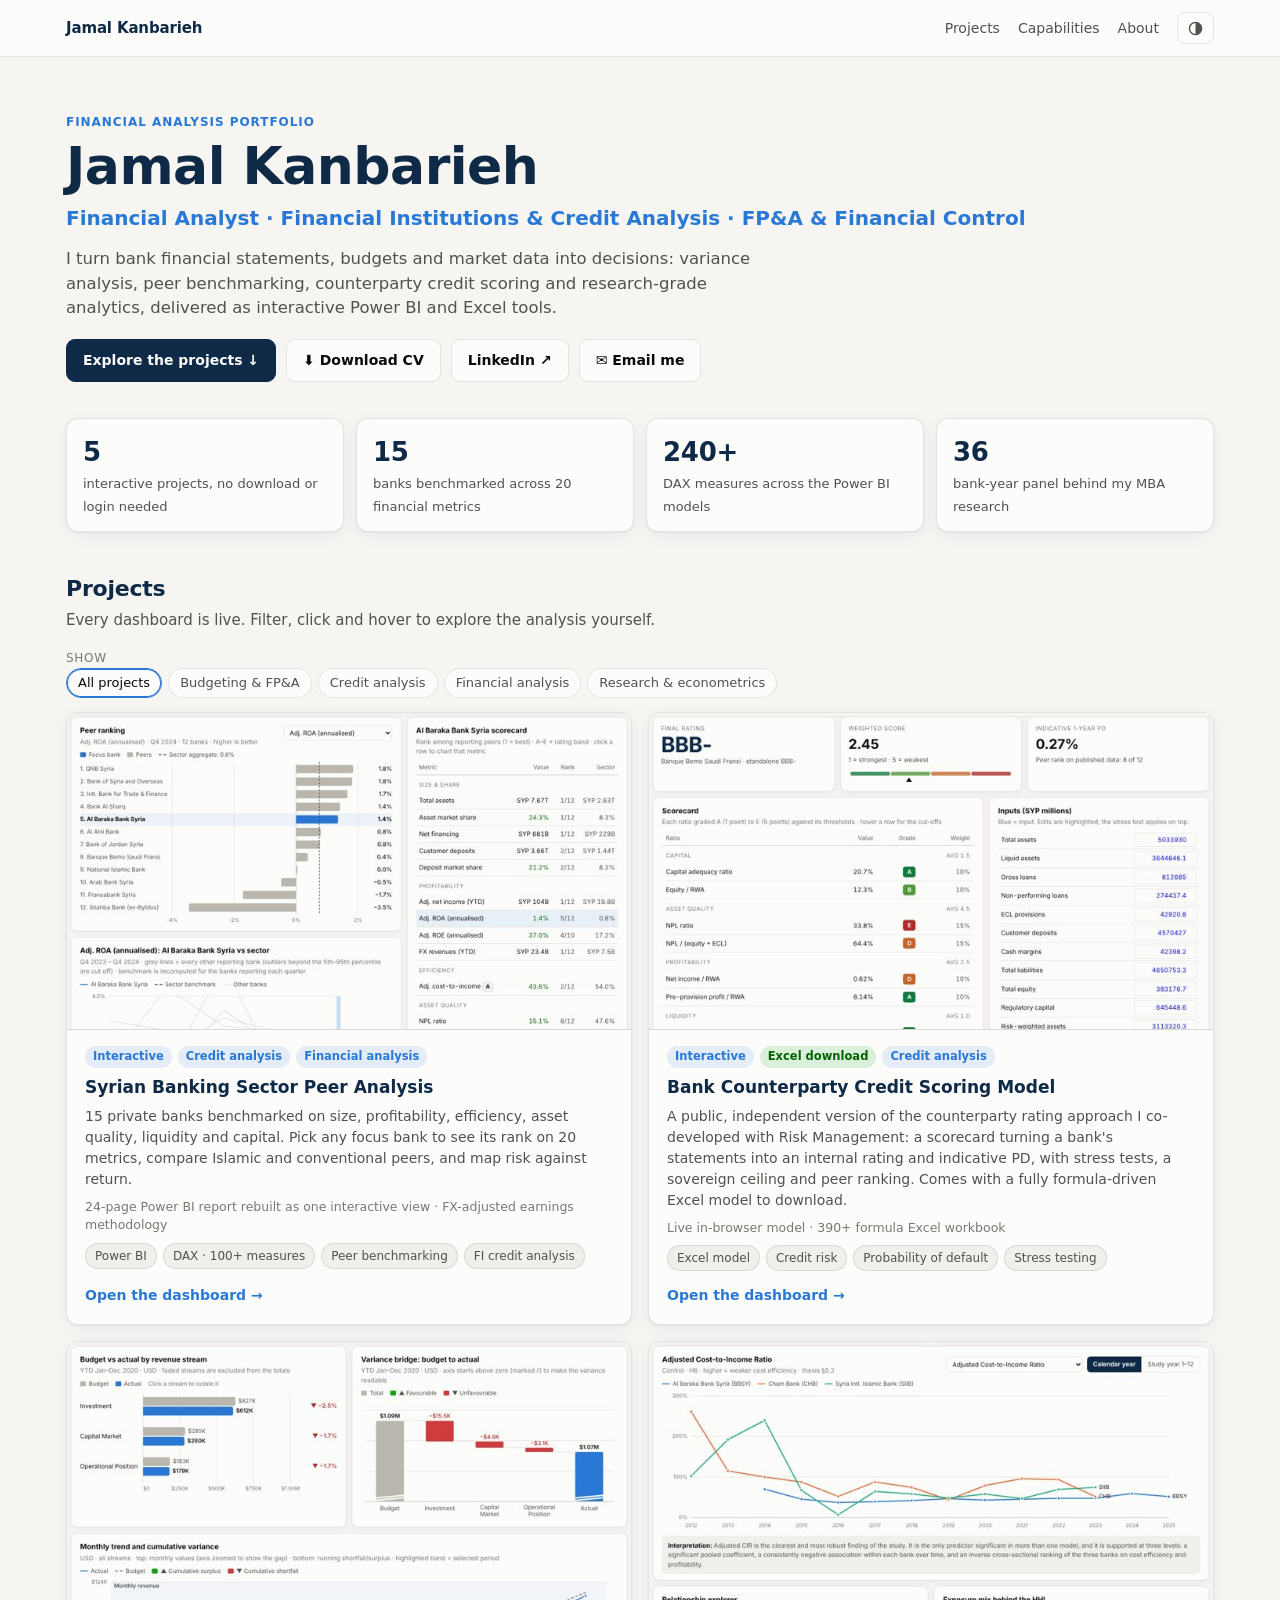
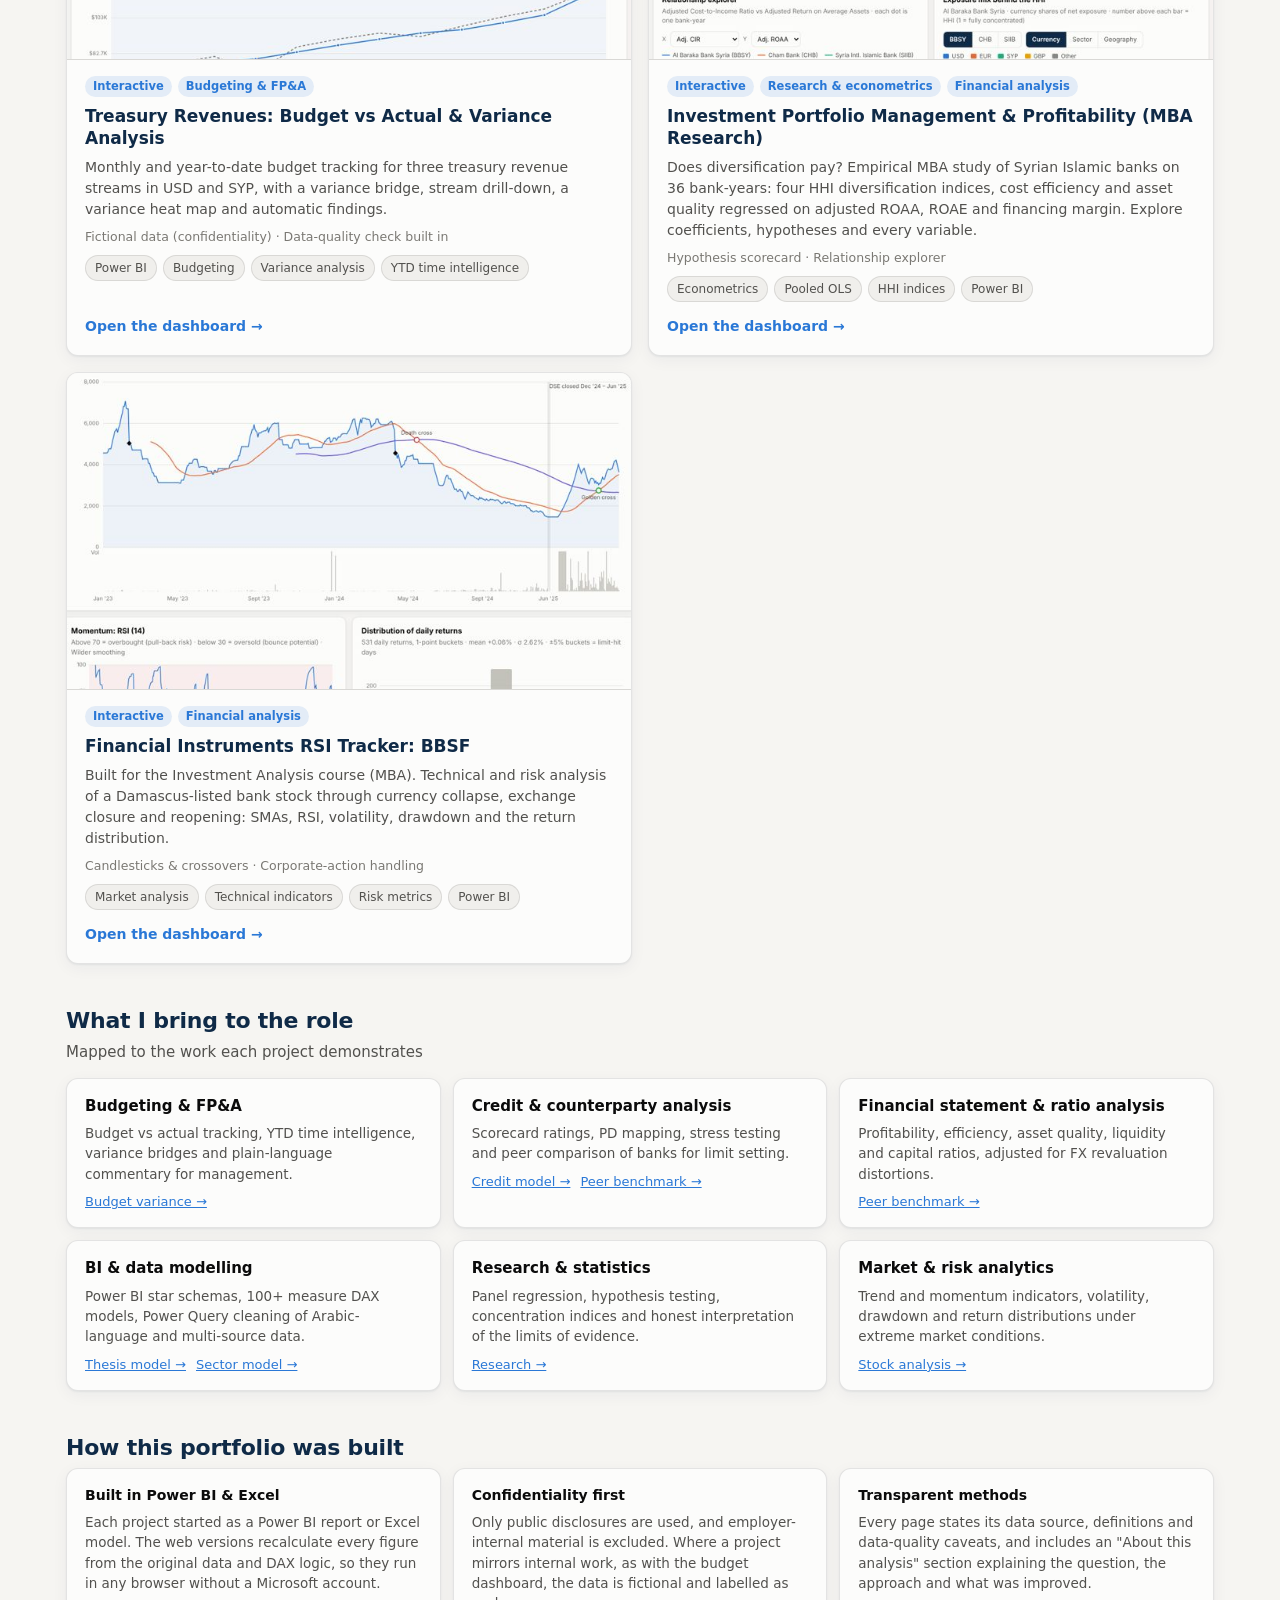
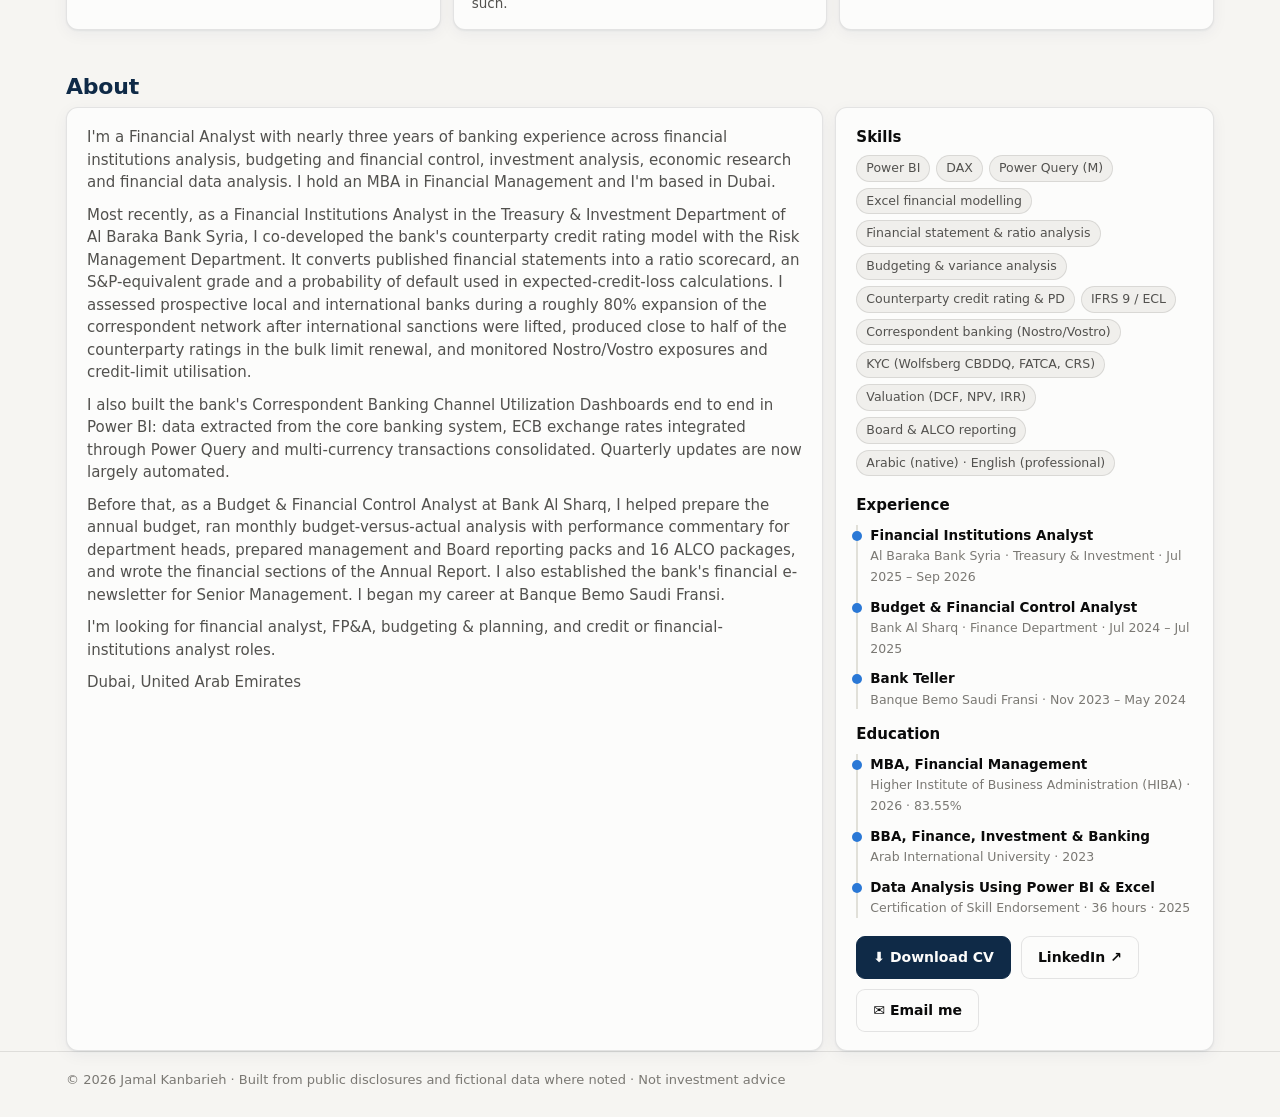
==== index.html @ 8612d6c9 "Initial portfolio upload" ====
<!doctype html>
<html lang="en">
<head>
<meta charset="utf-8">
<meta name="viewport" content="width=device-width, initial-scale=1">
<title>Jamal Kanbarieh · Financial Analysis Portfolio</title>
<meta name="description" content="Interactive financial analysis portfolio of Jamal Kanbarieh: budgeting and variance analysis, bank peer benchmarking, credit scoring and research, built in Power BI and Excel.">
<meta property="og:title" content="Jamal Kanbarieh · Financial Analysis Portfolio">
<meta property="og:description" content="Interactive dashboards and models: budgeting & FP&A, bank peer benchmarking, credit scoring, econometric research.">
<meta property="og:image" content="assets/thumbs/banking-sector.jpg">
<link rel="icon" href="data:image/svg+xml,%3Csvg xmlns='http://www.w3.org/2000/svg' viewBox='0 0 32 32'%3E%3Crect width='32' height='32' rx='7' fill='%230f2a47'/%3E%3Cpath d='M8 22V14M14 22V9M20 22v-6M26 22V12' stroke='%23fff' stroke-width='3' stroke-linecap='round'/%3E%3C/svg%3E">
<link rel="stylesheet" href="assets/site.css">
<style>
.nav{display:flex;gap:18px;align-items:center}
.nav a{color:var(--ink-2);text-decoration:none;font-size:14px}.nav a:hover{color:var(--ink)}
.brand{font-weight:700;color:var(--navy);text-decoration:none;font-size:15px;letter-spacing:-.01em}
.hero2{padding-top:56px;padding-bottom:28px}
.hero2 h1{font-size:clamp(32px,5vw,52px);margin:0 0 6px}
.hero2 .role{font-size:clamp(16px,2vw,20px);color:var(--accent);font-weight:600;margin:0 0 14px}
.hero2 .lede{font-size:16.5px;max-width:720px}
.ctas{display:flex;gap:10px;flex-wrap:wrap;margin-top:18px}
.btn{display:inline-flex;align-items:center;gap:8px;border-radius:9px;padding:10px 16px;font-weight:600;font-size:14px;text-decoration:none;border:1px solid var(--ring);color:var(--ink);background:var(--surface)}
.btn.primary{background:var(--navy);color:var(--surface);border-color:var(--navy)}
.stats{display:grid;grid-template-columns:repeat(4,minmax(0,1fr));gap:12px;margin:8px 0 6px}
.stat{padding:14px 16px}
.stat b{display:block;font-size:26px;color:var(--navy);letter-spacing:-.01em}
.stat span{font-size:13px;color:var(--ink-2)}
h2.sec{font-size:22px;color:var(--navy);margin:40px 0 4px;letter-spacing:-.01em}
.secsub{color:var(--ink-2);margin:0 0 14px}
.caps{display:grid;grid-template-columns:repeat(3,minmax(0,1fr));gap:12px}
.cap{padding:16px 18px}
.cap h3{font-size:15px;margin:0 0 6px}
.cap p{font-size:13.5px;color:var(--ink-2);margin:0 0 8px}
.cap .lk{font-size:13px}
.cap .lk a{margin-right:10px}
.pgrid{display:grid;grid-template-columns:repeat(2,minmax(0,1fr));gap:16px}
.pcard{display:flex;flex-direction:column;overflow:hidden;text-decoration:none;color:inherit;transition:transform .12s, box-shadow .12s}
.pcard:hover{transform:translateY(-2px);box-shadow:0 8px 28px rgba(15,42,71,.12)}
.pcard:focus-visible{outline:2px solid var(--accent);outline-offset:2px}
.thumb{aspect-ratio:16/9;background:var(--surface-2);border-bottom:1px solid var(--ring);overflow:hidden}
.thumb img{width:100%;height:100%;object-fit:cover;object-position:top left;display:block}
.pbody{padding:16px 18px 18px;display:flex;flex-direction:column;gap:8px;flex:1}
.pbody h3{font-size:17px;margin:0;color:var(--navy);line-height:1.3}
.pbody p{font-size:14px;color:var(--ink-2);margin:0}
.badges{display:flex;gap:6px;flex-wrap:wrap}
.bdg{font-size:11.5px;font-weight:600;padding:2px 8px;border-radius:999px;background:color-mix(in srgb,var(--accent) 12%,var(--surface));color:var(--accent)}
.bdg.x{background:color-mix(in srgb,var(--good) 14%,var(--surface));color:var(--good-ink)}
.open{margin-top:auto;font-weight:600;font-size:14px;color:var(--accent)}
.hl{font-size:12.5px;color:var(--muted)}
.how{display:grid;grid-template-columns:repeat(3,minmax(0,1fr));gap:12px}
.how .card{padding:16px 18px}
.how h3{font-size:14px;margin:0 0 6px}
.how p{font-size:13.5px;color:var(--ink-2);margin:0}
.about2{display:grid;grid-template-columns:minmax(0,2fr) minmax(0,1fr);gap:12px}
.about2 .card{padding:18px 20px}
.about2 p{color:var(--ink-2);margin:0 0 10px}
.skills{display:flex;flex-wrap:wrap;gap:6px;list-style:none;margin:6px 0 0;padding:0}
.tl{list-style:none;margin:0;padding:0 0 0 12px;border-left:2px solid var(--grid)}
.tl li{margin:0 0 10px;font-size:13.5px;position:relative}
.tl li::before{content:"";position:absolute;left:-18px;top:6px;width:10px;height:10px;border-radius:50%;background:var(--accent)}
.tl b{display:block;color:var(--ink)}
.tl span{color:var(--muted);font-size:12.5px}
.skills li{font-size:12.5px;padding:3px 9px;border-radius:999px;background:var(--surface-2);border:1px solid var(--ring);color:var(--ink-2)}
@media (max-width:860px){.stats{grid-template-columns:repeat(2,minmax(0,1fr))}.caps,.how{grid-template-columns:minmax(0,1fr)}.pgrid,.about2{grid-template-columns:minmax(0,1fr)}.nav a.hide-m{display:none}}
</style>
</head>
<body>
<header class="top"><div class="wrap">
  <a class="brand" href="./" id="brand">Jamal Kanbarieh</a>
  <nav class="nav" aria-label="Main"><a href="#projects">Projects</a><a class="hide-m" href="#capabilities">Capabilities</a><a href="#about">About</a><button class="themebtn" id="themeBtn" type="button" aria-label="Toggle dark mode"><svg viewBox="0 0 16 16" aria-hidden="true"><circle cx="8" cy="8" r="6.5" fill="none" stroke="currentColor" stroke-width="1.5"/><path d="M8 1.5a6.5 6.5 0 0 1 0 13z" fill="currentColor"/></svg></button></nav>
</div></header>

<div class="wrap hero2">
  <p class="eyebrow">Financial analysis portfolio</p>
  <h1 id="nm"></h1>
  <p class="role" id="hl"></p>
  <p class="lede" id="intro"></p>
  <div class="ctas" id="ctas"><a class="btn primary" href="#projects">Explore the projects ↓</a></div>
</div>

<main class="wrap" style="padding-top:0">
  <div class="stats">
    <div class="card stat"><b>5</b><span>interactive projects, no download or login needed</span></div>
    <div class="card stat"><b>15</b><span>banks benchmarked across 20 financial metrics</span></div>
    <div class="card stat"><b>240+</b><span>DAX measures across the Power BI models</span></div>
    <div class="card stat"><b>36</b><span>bank-year panel behind my MBA research</span></div>
  </div>

  <h2 class="sec" id="projects">Projects</h2>
  <p class="secsub">Every dashboard is live. Filter, click and hover to explore the analysis yourself.</p>
  <div class="fl" style="margin-bottom:14px"><span class="flabel">Show</span><div class="chips" id="roleChips"></div></div>
  <div class="pgrid" id="pgrid"></div>

  <h2 class="sec" id="capabilities">What I bring to the role</h2>
  <p class="secsub">Mapped to the work each project demonstrates</p>
  <div class="caps">
    <div class="card cap"><h3>Budgeting &amp; FP&amp;A</h3><p>Budget vs actual tracking, YTD time intelligence, variance bridges and plain-language commentary for management.</p><div class="lk"><a href="projects/budget-variance/index.html">Budget variance →</a></div></div>
    <div class="card cap"><h3>Credit &amp; counterparty analysis</h3><p>Scorecard ratings, PD mapping, stress testing and peer comparison of banks for limit setting.</p><div class="lk"><a href="projects/credit-scoring/index.html">Credit model →</a><a href="projects/banking-sector/index.html">Peer benchmark →</a></div></div>
    <div class="card cap"><h3>Financial statement &amp; ratio analysis</h3><p>Profitability, efficiency, asset quality, liquidity and capital ratios, adjusted for FX revaluation distortions.</p><div class="lk"><a href="projects/banking-sector/index.html">Peer benchmark →</a></div></div>
    <div class="card cap"><h3>BI &amp; data modelling</h3><p>Power BI star schemas, 100+ measure DAX models, Power Query cleaning of Arabic-language and multi-source data.</p><div class="lk"><a href="projects/thesis/index.html">Thesis model →</a><a href="projects/banking-sector/index.html">Sector model →</a></div></div>
    <div class="card cap"><h3>Research &amp; statistics</h3><p>Panel regression, hypothesis testing, concentration indices and honest interpretation of the limits of evidence.</p><div class="lk"><a href="projects/thesis/index.html">Research →</a></div></div>
    <div class="card cap"><h3>Market &amp; risk analytics</h3><p>Trend and momentum indicators, volatility, drawdown and return distributions under extreme market conditions.</p><div class="lk"><a href="projects/stock-technicals/index.html">Stock analysis →</a></div></div>
  </div>

  <h2 class="sec">How this portfolio was built</h2>
  <div class="how">
    <div class="card"><h3>Built in Power BI &amp; Excel</h3><p>Each project started as a Power BI report or Excel model. The web versions recalculate every figure from the original data and DAX logic, so they run in any browser without a Microsoft account.</p></div>
    <div class="card"><h3>Confidentiality first</h3><p>Only public disclosures are used, and employer-internal material is excluded. Where a project mirrors internal work, as with the budget dashboard, the data is fictional and labelled as such.</p></div>
    <div class="card"><h3>Transparent methods</h3><p>Every page states its data source, definitions and data-quality caveats, and includes an "About this analysis" section explaining the question, the approach and what was improved.</p></div>
  </div>

  <h2 class="sec" id="about">About</h2>
  <div class="about2">
    <div class="card" id="bio"></div>
    <div class="card"><h3 style="margin:0 0 6px;font-size:15px">Skills</h3>
      <ul class="skills"><li>Power BI</li><li>DAX</li><li>Power Query (M)</li><li>Excel financial modelling</li><li>Financial statement &amp; ratio analysis</li><li>Budgeting &amp; variance analysis</li><li>Counterparty credit rating &amp; PD</li><li>IFRS 9 / ECL</li><li>Correspondent banking (Nostro/Vostro)</li><li>KYC (Wolfsberg CBDDQ, FATCA, CRS)</li><li>Valuation (DCF, NPV, IRR)</li><li>Board &amp; ALCO reporting</li><li>Arabic (native) · English (professional)</li></ul>
      <h3 style="margin:18px 0 8px;font-size:15px">Experience</h3>
      <ul class="tl">
        <li><b>Financial Institutions Analyst</b><span>Al Baraka Bank Syria · Treasury &amp; Investment · Jul 2025 – Sep 2026</span></li>
        <li><b>Budget &amp; Financial Control Analyst</b><span>Bank Al Sharq · Finance Department · Jul 2024 – Jul 2025</span></li>
        <li><b>Bank Teller</b><span>Banque Bemo Saudi Fransi · Nov 2023 – May 2024</span></li>
      </ul>
      <h3 style="margin:14px 0 8px;font-size:15px">Education</h3>
      <ul class="tl">
        <li><b>MBA, Financial Management</b><span>Higher Institute of Business Administration (HIBA) · 2026 · 83.55%</span></li>
        <li><b>BBA, Finance, Investment &amp; Banking</b><span>Arab International University · 2023</span></li>
        <li><b>Data Analysis Using Power BI &amp; Excel</b><span>Certification of Skill Endorsement · 36 hours · 2025</span></li>
      </ul>
      <div class="ctas" id="ctas2"></div>
    </div>
  </div>
</main>

<footer><div class="wrap" id="foot"></div></footer>

<script src="assets/common.js"></script>
<script src="assets/projects.js"></script>
<script>
const state = { role: "all" };
$("nm").textContent = SITE.name; $("hl").textContent = SITE.headline; $("intro").textContent = SITE.intro;
document.title = SITE.name + " · Financial Analysis Portfolio"; $("brand").textContent = SITE.name;
function contactButtons(box, primary) {
  if (SITE.cv) box.appendChild(h("a", { class: "btn" + (primary ? "" : " primary"), href: SITE.cv, download: "", text: "⬇ Download CV" }));
  if (SITE.linkedin) box.appendChild(h("a", { class: "btn", href: SITE.linkedin, target: "_blank", rel: "noopener", text: "LinkedIn ↗" }));
  if (SITE.email) box.appendChild(h("a", { class: "btn", href: "mailto:" + SITE.email, text: "✉ Email me" }));
}
contactButtons($("ctas"), true); contactButtons($("ctas2"), false);
const bio = $("bio"); SITE.bio.forEach(p => bio.appendChild(h("p", { text: p }))); if (SITE.location) bio.appendChild(h("p", { class: "small", text: SITE.location }));
$("foot").textContent = `© ${new Date().getFullYear()} ${SITE.name} · Built from public disclosures and fictional data where noted · Not investment advice`;

function chips() {
  const c = $("roleChips"); c.replaceChildren();
  [["all", "All projects"], ...Object.entries(ROLES)].forEach(([k, l]) => { const b = h("button", { type: "button", class: "chip", "aria-pressed": String(state.role === k), text: l }); b.onclick = () => { state.role = k; chips(); cards(); }; c.appendChild(b); });
}
function cards() {
  const g = $("pgrid"); g.replaceChildren();
  PROJECTS.filter(p => state.role === "all" || p.roles.includes(state.role)).forEach(p => {
    const img = h("img", { src: `assets/thumbs/${p.slug}.jpg`, alt: `Preview of ${p.title}`, loading: "lazy", width: "720", height: "405" });
    const badges = h("div", { class: "badges" }, h("span", { class: "bdg", text: "Interactive" }), p.excel ? h("span", { class: "bdg x", text: "Excel download" }) : null, ...p.roles.map(r => h("span", { class: "bdg", text: ROLES[r] })));
    const a = h("a", { class: "card pcard", href: `projects/${p.slug}/index.html` },
      h("div", { class: "thumb" }, img),
      h("div", { class: "pbody" }, badges, h("h3", { text: p.title }), h("p", { text: p.summary }), h("div", { class: "hl", text: p.highlights.join(" · ") }), h("ul", { class: "tags" }, ...p.tags.map(t => h("li", { text: t }))), h("span", { class: "open", text: "Open the dashboard →" })));
    g.appendChild(a);
  });
}
chips(); cards(); initTheme();
</script>
</body>
</html>
---- assets/site.css ----
:root{
  color-scheme:light;
  --page:#f6f5f2; --surface:#fcfcfb; --surface-2:#f0efec;
  --ink:#0b0b0b; --ink-2:#52514e; --muted:#7a7873;
  --grid:#e1e0d9; --axis:#c3c2b7; --ring:rgba(11,11,11,.10);
  --navy:#0f2a47; --accent:#2a78d6;
  --actual:#2a78d6; --budget:#b9b7ae;
  --good:#0ca30c; --good-ink:#006300; --bad:#d03b3b; --bad-ink:#b42828;
  --div-pos:#2a78d6; --div-neg:#e34948; --div-mid:#f0efec;
  --shadow:0 1px 2px rgba(15,42,71,.06),0 4px 16px rgba(15,42,71,.05);
  --s1:#1baf7a; --s2:#eb6834;
}
@media (prefers-color-scheme:dark){
  :root:where(:not([data-theme="light"])){
    color-scheme:dark;
    --page:#0d0d0d; --surface:#1a1a19; --surface-2:#232321;
    --ink:#f0efec; --ink-2:#c3c2b7; --muted:#8f8d86;
    --grid:#2c2c2a; --axis:#44443f; --ring:rgba(255,255,255,.10);
    --navy:#dfe9f6; --accent:#3987e5;
    --actual:#3987e5; --budget:#6a6963;
    --good:#0ca30c; --good-ink:#2fbf2f; --bad:#e66767; --bad-ink:#ee8080;
    --div-pos:#3987e5; --div-neg:#e66767; --div-mid:#383835;
    --shadow:none; --s1:#199e70; --s2:#d95926;
  }
}
:root[data-theme="dark"]{
  color-scheme:dark;
  --page:#0d0d0d; --surface:#1a1a19; --surface-2:#232321;
  --ink:#f0efec; --ink-2:#c3c2b7; --muted:#8f8d86;
  --grid:#2c2c2a; --axis:#44443f; --ring:rgba(255,255,255,.10);
  --navy:#dfe9f6; --accent:#3987e5;
  --actual:#3987e5; --budget:#6a6963;
  --good:#0ca30c; --good-ink:#2fbf2f; --bad:#e66767; --bad-ink:#ee8080;
  --div-pos:#3987e5; --div-neg:#e66767; --div-mid:#383835;
  --shadow:none; --s1:#199e70; --s2:#d95926;
}
*{box-sizing:border-box}
html{-webkit-text-size-adjust:100%}
body{margin:0;background:var(--page);color:var(--ink);font:15px/1.5 system-ui,-apple-system,"Segoe UI",Roboto,sans-serif}
a{color:var(--accent)}
.wrap{max-width:1180px;margin:0 auto;padding:0 16px}
header.top{border-bottom:1px solid var(--ring);background:var(--surface)}
header.top .wrap{display:flex;align-items:center;justify-content:space-between;height:56px;gap:12px}
.crumb{font-size:14px;color:var(--ink-2);white-space:nowrap;overflow:hidden;text-overflow:ellipsis}
.crumb a{color:var(--ink-2);text-decoration:none}.crumb a:hover{color:var(--ink)}
.crumb b{color:var(--ink);font-weight:600}
.themebtn{border:1px solid var(--ring);background:transparent;color:var(--ink-2);border-radius:8px;height:32px;padding:0 10px;font:inherit;font-size:13px;cursor:pointer}
.hero{padding-top:32px;padding-bottom:8px}
.eyebrow{font-size:12px;letter-spacing:.08em;text-transform:uppercase;color:var(--accent);font-weight:600;margin:0 0 6px}
h1{font-size:clamp(24px,3.4vw,34px);line-height:1.15;margin:0 0 10px;color:var(--navy);letter-spacing:-.01em}
.lede{max-width:760px;color:var(--ink-2);margin:0 0 14px}
.tags{display:flex;flex-wrap:wrap;gap:6px;margin:0 0 6px;padding:0;list-style:none}
.tags li{font-size:12px;padding:3px 9px;border-radius:999px;background:var(--surface-2);color:var(--ink-2);border:1px solid var(--ring)}
.note.info{border-left-color:var(--accent);margin-top:10px}
.note.info+.note{margin-top:8px}
.note{display:flex;gap:10px;align-items:flex-start;background:var(--surface);border:1px solid var(--ring);border-left:3px solid #fab219;border-radius:8px;padding:10px 12px;font-size:13px;color:var(--ink-2);margin:16px 0 0}
.note strong{color:var(--ink)}
/* filters */
.filters{position:sticky;top:0;z-index:5;background:color-mix(in srgb,var(--page) 92%,transparent);backdrop-filter:blur(6px);padding:12px 0;margin-top:18px;border-bottom:1px solid var(--ring)}
.filters .wrap{display:flex;flex-wrap:wrap;gap:10px 18px;align-items:center}
.fgroup{display:flex;align-items:center;gap:8px}
.flabel{font-size:12px;color:var(--muted);text-transform:uppercase;letter-spacing:.06em}
.seg{display:inline-flex;border:1px solid var(--ring);border-radius:8px;overflow:hidden;background:var(--surface)}
.seg button{border:0;background:transparent;color:var(--ink-2);font:inherit;font-size:13px;padding:6px 12px;cursor:pointer;min-height:32px}
.seg button+button{border-left:1px solid var(--ring)}
.seg button[aria-pressed="true"]{background:var(--navy);color:var(--surface);font-weight:600}
select{font:inherit;font-size:13px;height:32px;border:1px solid var(--ring);border-radius:8px;background:var(--surface);color:var(--ink);padding:0 8px}
.chips{display:flex;flex-wrap:wrap;gap:6px}
.chip{border:1px solid var(--ring);background:var(--surface);color:var(--ink-2);border-radius:999px;font:inherit;font-size:13px;padding:4px 11px;cursor:pointer;min-height:30px}
.chip[aria-pressed="true"]{border-color:var(--accent);color:var(--ink);box-shadow:inset 0 0 0 1px var(--accent)}
.reset{border:0;background:none;color:var(--accent);font:inherit;font-size:13px;cursor:pointer;padding:4px}
/* layout */
main{padding:18px 0 48px}
.kpis{display:grid;grid-template-columns:repeat(4,1fr);gap:12px}
.card{background:var(--surface);border:1px solid var(--ring);border-radius:12px;box-shadow:var(--shadow)}
.kpi{padding:14px 16px}
.kpi .k{font-size:12px;color:var(--muted);text-transform:uppercase;letter-spacing:.06em}
.kpi .v{font-size:clamp(22px,2.6vw,28px);font-weight:650;margin:2px 0 2px;letter-spacing:-.01em}
.kpi .s{font-size:13px;color:var(--ink-2)}
.up{color:var(--good-ink)}.down{color:var(--bad-ink)}
.insights{padding:16px 18px;margin-top:12px}
.insights h2,.panel h2{font-size:15px;margin:0;color:var(--ink)}
.insights ul{margin:8px 0 0;padding-left:18px;color:var(--ink-2)}
.insights li{margin:3px 0}
.insights li b{color:var(--ink)}
.grid2{display:grid;grid-template-columns:1fr 1fr;gap:12px;margin-top:12px}
.panel{padding:16px 18px 12px;min-width:0}
.panel .sub{font-size:13px;color:var(--muted);margin:2px 0 8px}
.legend{display:flex;gap:14px;font-size:12px;color:var(--ink-2);margin:0 0 4px;flex-wrap:wrap}
.legend span{display:inline-flex;align-items:center;gap:6px}
.sw{width:12px;height:10px;border-radius:2px;display:inline-block}
.ln{width:16px;height:0;border-top:2px solid;display:inline-block}
.ln.dash{border-top-style:dashed}
.chart{width:100%;position:relative}
svg{display:block;width:100%;height:auto;overflow:visible}
svg text{font-family:inherit}
.full{margin-top:12px}
/* heatmap table */
.tablewrap{overflow-x:auto;margin-top:6px}
table.hm{border-collapse:separate;border-spacing:2px;width:100%;font-size:12.5px;font-variant-numeric:tabular-nums}
.hm th{font-weight:500;color:var(--muted);text-align:center;padding:4px 2px;white-space:nowrap}
.hm th.row{text-align:left;color:var(--ink-2);padding-right:8px;font-weight:500;min-width:170px}
.hm td{text-align:center;padding:7px 2px;border-radius:4px;min-width:52px;cursor:pointer;color:var(--ink)}
.hm td.sel{outline:2px solid var(--ink);outline-offset:-2px}
.hm td.na{color:var(--muted);cursor:default;background:transparent;border:1px dashed var(--grid)}
.hm td:focus-visible{outline:2px solid var(--accent)}
.scale{display:flex;align-items:center;gap:8px;font-size:12px;color:var(--muted);margin-top:8px}
.scale i{display:inline-block;width:140px;height:8px;border-radius:4px;background:linear-gradient(90deg,var(--div-neg),var(--div-mid),var(--div-pos))}
details.data{margin-top:12px}
details.data summary{cursor:pointer;color:var(--accent);font-size:13px}
table.raw{border-collapse:collapse;width:100%;font-size:12.5px;font-variant-numeric:tabular-nums;margin-top:8px}
.raw th,.raw td{padding:6px 8px;border-bottom:1px solid var(--grid);text-align:right;white-space:nowrap}
.raw th:first-child,.raw td:first-child,.raw th:nth-child(2),.raw td:nth-child(2){text-align:left}
.raw th{color:var(--muted);font-weight:500}
section.about{display:grid;grid-template-columns:2fr 1fr;gap:12px;margin-top:12px}
.about .panel p{color:var(--ink-2);margin:8px 0}
.about dl{margin:8px 0 0;font-size:13px}
.about dt{color:var(--muted);font-size:12px;text-transform:uppercase;letter-spacing:.06em;margin-top:8px}
.about dd{margin:2px 0 0;color:var(--ink-2)}
code{font-size:12px;background:var(--surface-2);padding:1px 5px;border-radius:4px}
.tip{position:fixed;pointer-events:none;z-index:50;background:var(--surface);color:var(--ink);border:1px solid var(--ring);box-shadow:0 6px 24px rgba(0,0,0,.14);border-radius:8px;padding:8px 10px;font-size:12.5px;min-width:150px;opacity:0;transition:opacity .08s;font-variant-numeric:tabular-nums}
.tip .t{font-size:12px;color:var(--muted);margin-bottom:4px}
.tip .r{display:flex;align-items:center;gap:8px;justify-content:space-between}
.tip .r span{display:inline-flex;align-items:center;gap:6px;color:var(--ink-2)}
.tip .r b{font-weight:650}
footer{border-top:1px solid var(--ring);padding:18px 0 28px;color:var(--muted);font-size:13px}
.hit{cursor:pointer}
.hit:focus{outline:none}
.hit:focus-visible .mk{stroke:var(--ink);stroke-width:2}
@media (max-width:860px){
  .kpis{grid-template-columns:repeat(2,1fr)}
  .grid2,section.about{grid-template-columns:1fr}
}
@media (max-width:420px){.kpi{padding:12px}.chip{font-size:12px}}
/* ---- shared additions ---- */
.badge{display:inline-flex;align-items:center;justify-content:center;min-width:22px;height:20px;padding:0 6px;border-radius:5px;font-size:11.5px;font-weight:700;border:1px solid var(--ring);background:var(--surface-2);color:var(--ink)}
.rank{font-variant-numeric:tabular-nums;color:var(--ink-2)}
table.lt{border-collapse:collapse;width:100%;font-size:13px;font-variant-numeric:tabular-nums}
.lt th{position:sticky;top:0;background:var(--surface);color:var(--muted);font-weight:500;font-size:12px;text-align:right;padding:8px 8px;border-bottom:1px solid var(--axis);white-space:nowrap;cursor:pointer;user-select:none}
.lt th:first-child,.lt td:first-child{text-align:left;position:sticky;left:0;background:var(--surface);z-index:1}
.lt th[aria-sort] .ar{opacity:1}
.lt th .ar{opacity:.25;margin-left:3px;font-size:10px}
.lt td{padding:7px 8px;border-bottom:1px solid var(--grid);text-align:right;white-space:nowrap}
.lt tbody tr{cursor:pointer}
.lt tbody tr:hover td{background:var(--surface-2)}
.lt tr.focus td{background:color-mix(in srgb,var(--accent) 10%,var(--surface))}
.lt tr.focus td:first-child{box-shadow:inset 3px 0 0 var(--accent)}
.lt td.nm{color:var(--muted)}
.cellbar{display:inline-block;height:6px;border-radius:3px;background:var(--actual);vertical-align:middle;margin-right:6px;opacity:.75}
.bk{display:flex;flex-direction:column;line-height:1.25}
.bk small{color:var(--muted);font-size:11px}
.panelhead{display:flex;justify-content:space-between;align-items:flex-start;gap:12px;flex-wrap:wrap}
.panelhead select{max-width:100%}
.sc{width:100%;border-collapse:collapse;font-size:13px;font-variant-numeric:tabular-nums}
.sc th{color:var(--muted);font-weight:500;font-size:12px;text-align:right;padding:6px 8px;border-bottom:1px solid var(--axis);white-space:nowrap}
.sc th:first-child,.sc td:first-child{text-align:left}
.sc td{padding:7px 8px;border-bottom:1px solid var(--grid);text-align:right;white-space:nowrap}
.sc tr.grp td{color:var(--muted);font-size:11.5px;text-transform:uppercase;letter-spacing:.06em;padding-top:12px;border-bottom:0}
.sc tbody tr.m{cursor:pointer}
.sc tbody tr.m:hover td{background:var(--surface-2)}
.sc tr.cur td{background:color-mix(in srgb,var(--accent) 10%,var(--surface))}
.grid32{display:grid;grid-template-columns:3fr 2fr;gap:12px;margin-top:12px}
@media (max-width:860px){.grid32{grid-template-columns:1fr}}
.kpis.k8{grid-template-columns:repeat(4,1fr)}
.kpis.k8+.kpis{margin-top:12px}
/* overflow guards */
.kpis{grid-template-columns:repeat(4,minmax(0,1fr))}
.kpi{min-width:0}.kpi .v{overflow-wrap:anywhere}
.grid2{grid-template-columns:minmax(0,1fr) minmax(0,1fr)}
.grid32{grid-template-columns:minmax(0,3fr) minmax(0,2fr)}
@media (max-width:860px){.kpis,.kpis.k8{grid-template-columns:repeat(2,minmax(0,1fr))}.grid2,.grid32,section.about{grid-template-columns:minmax(0,1fr)}}
@media (max-width:420px){.kpi .v{font-size:20px}}

.themebtn svg{width:15px;height:15px;vertical-align:-3px}

/* back-to-portfolio button */
.backbtn{display:inline-flex;align-items:center;gap:6px;font-size:13.5px;font-weight:600;color:var(--navy);text-decoration:none;border:1px solid var(--ring);background:var(--surface);border-radius:999px;padding:6px 14px 6px 11px;margin:0 0 16px;box-shadow:var(--shadow)}
.backbtn:hover{border-color:var(--accent);color:var(--accent)}
.backbtn:focus-visible{outline:2px solid var(--accent);outline-offset:2px}
.backbtn.bottom{margin:28px 0 0}
header.top .backtop{font-size:13px;font-weight:600;color:var(--accent);text-decoration:none;white-space:nowrap}
.themebtn{display:inline-flex;align-items:center;gap:6px;white-space:nowrap}
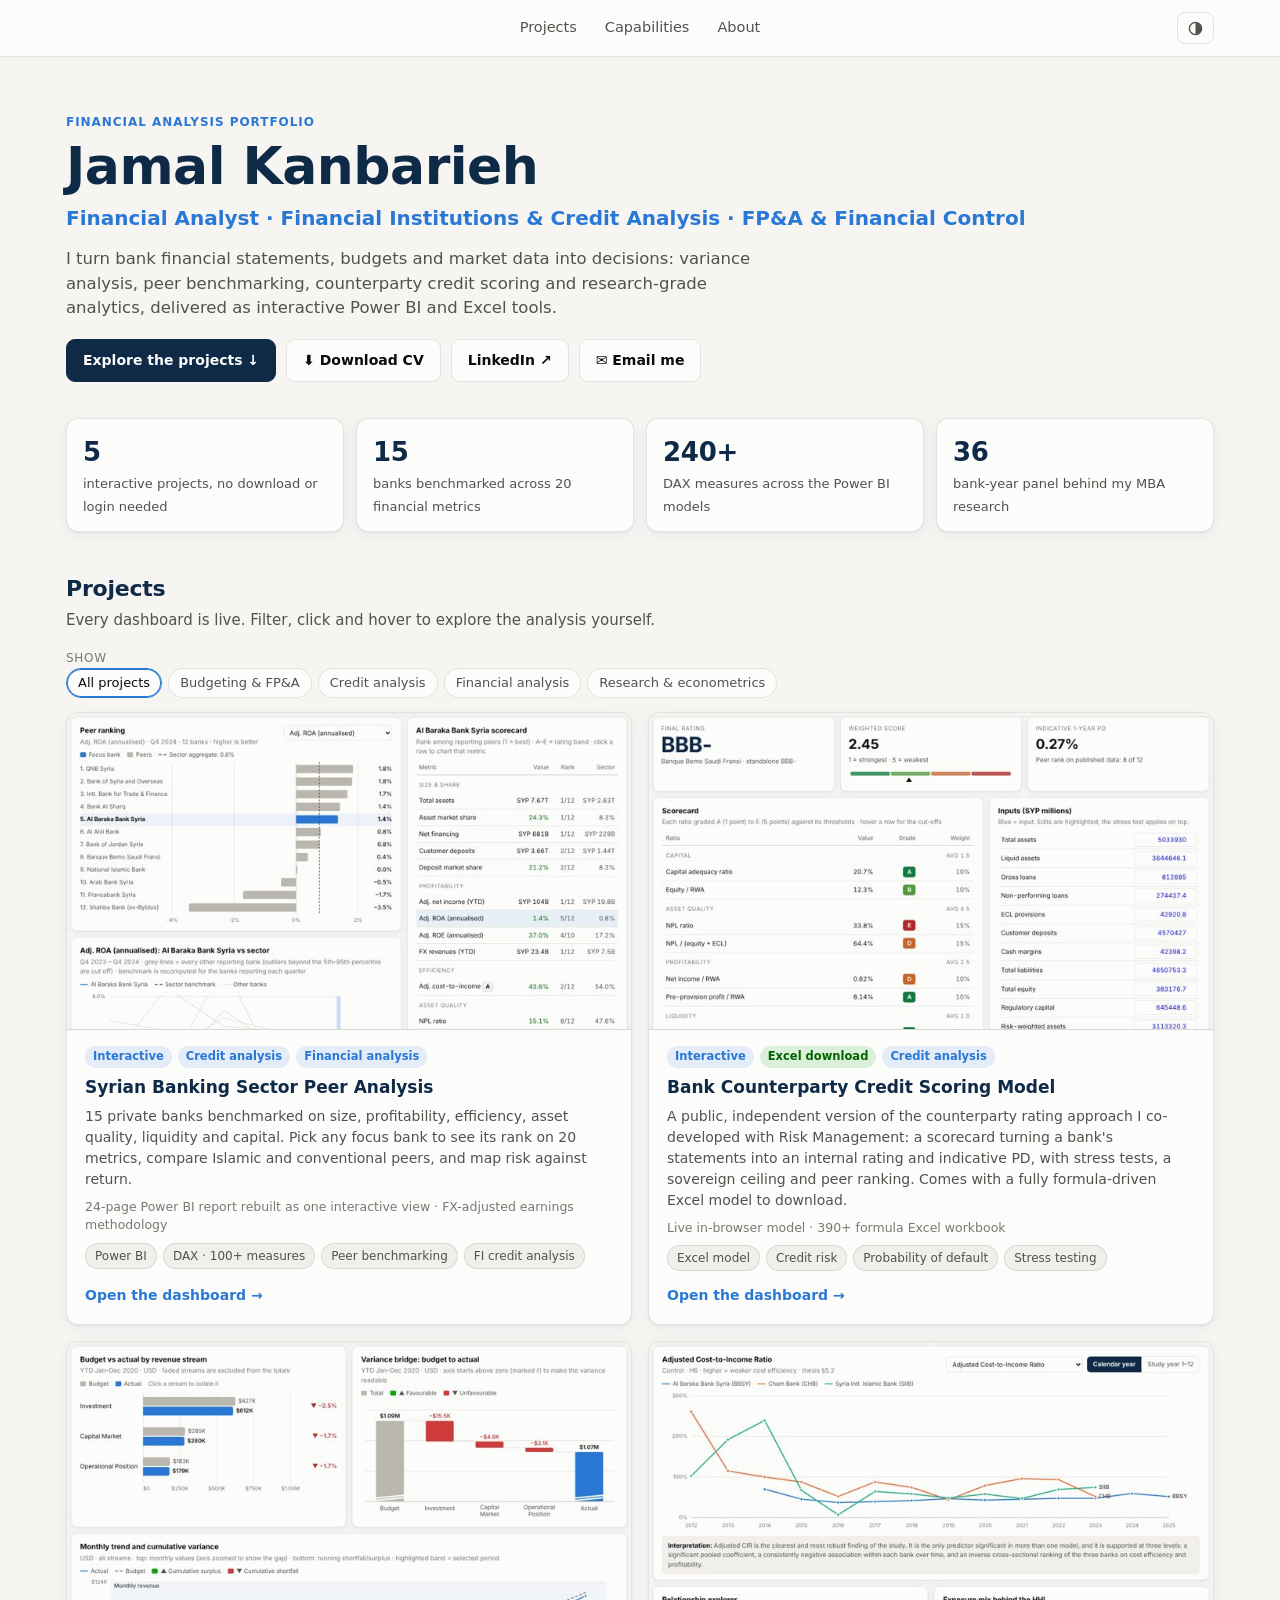
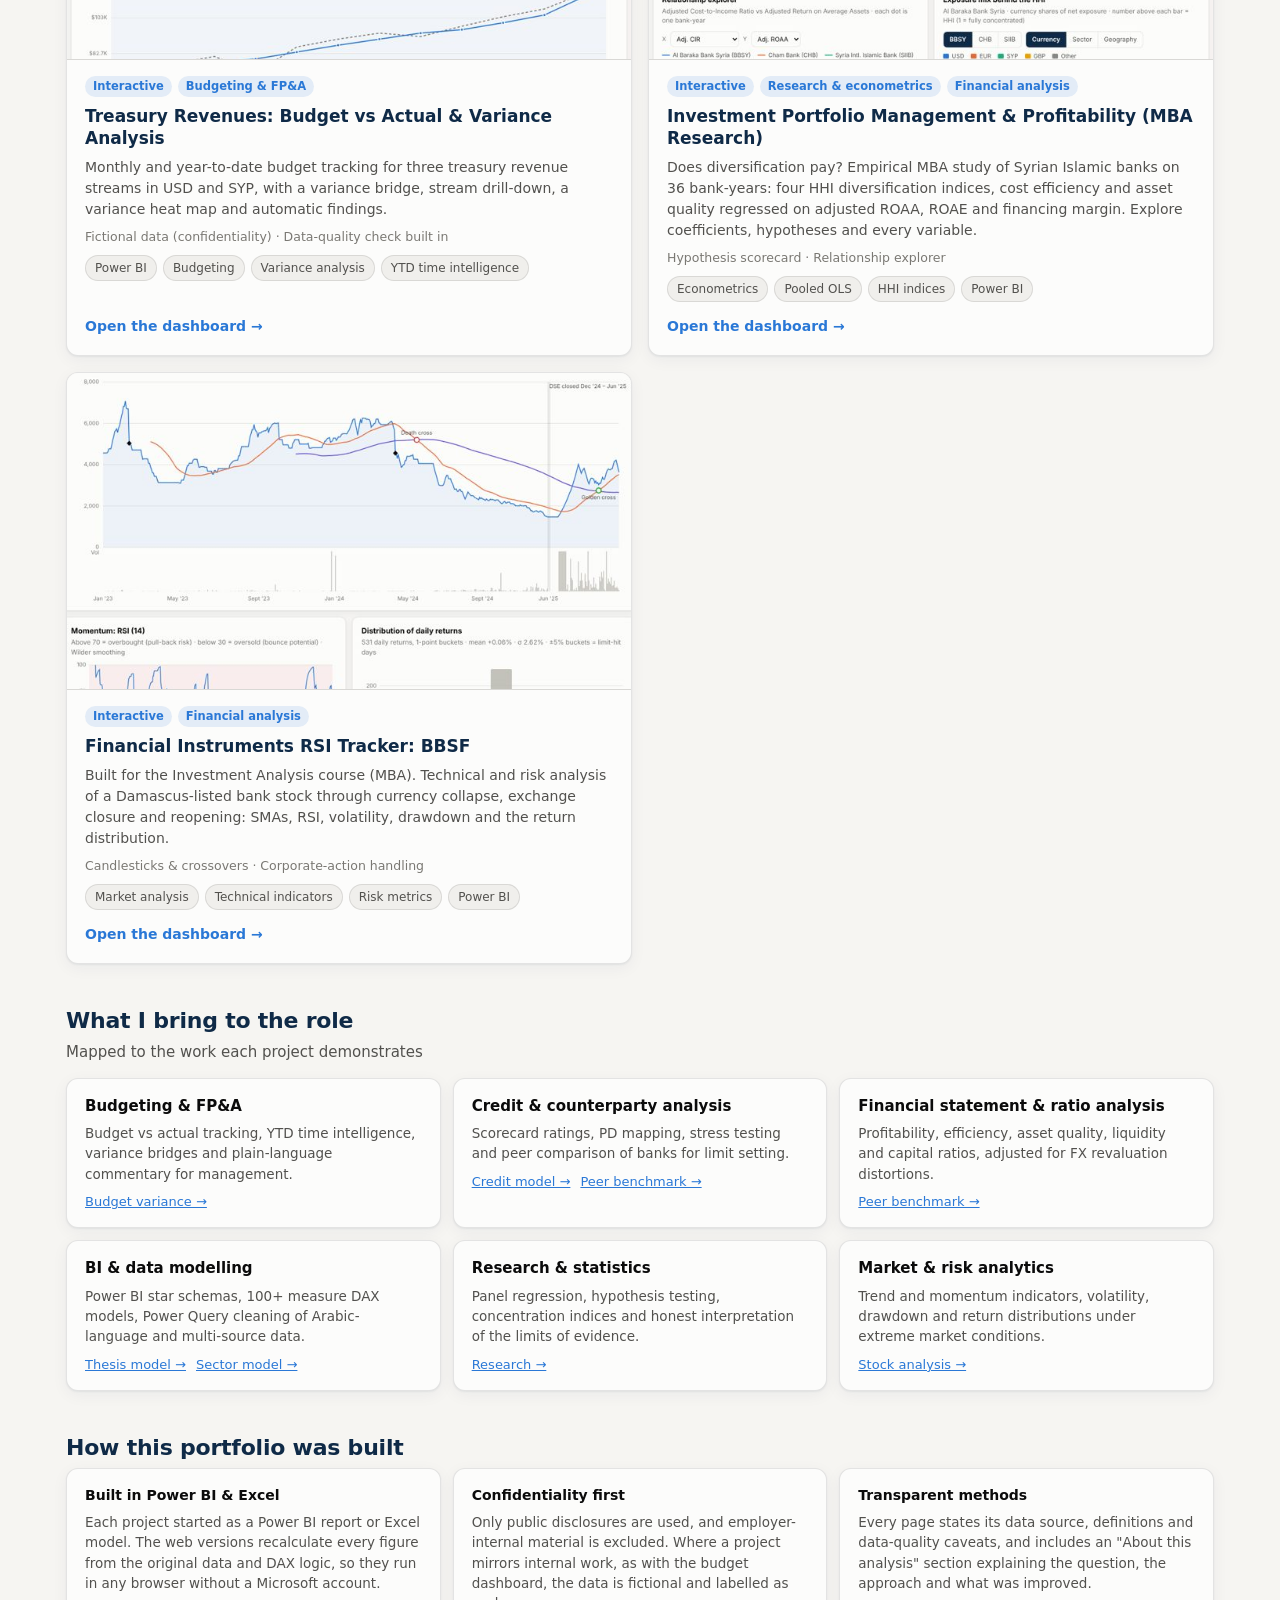
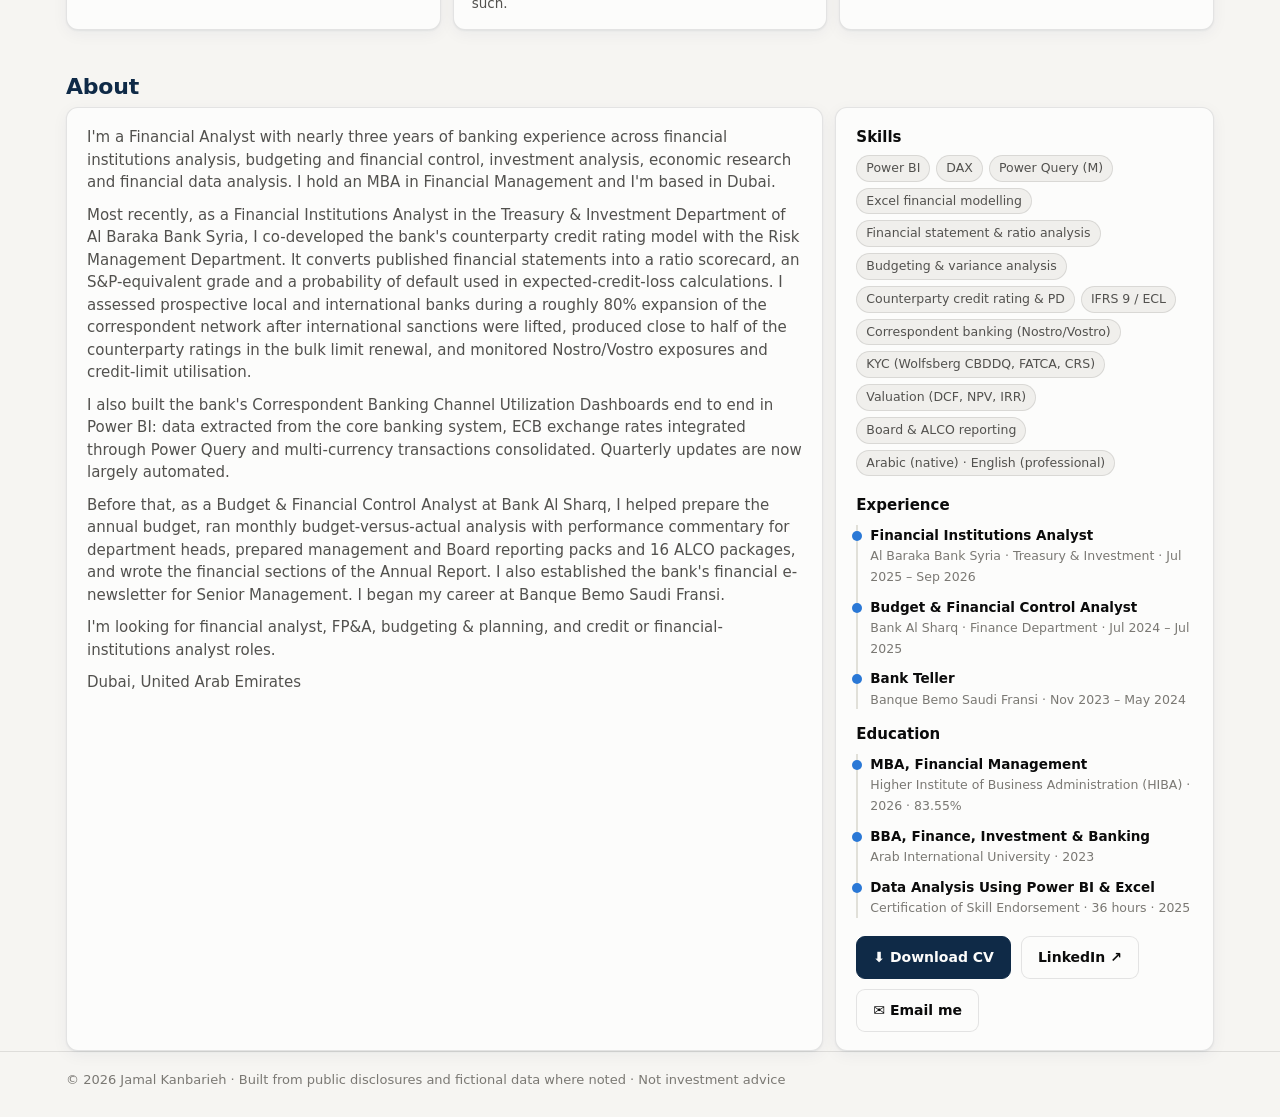
==== commit 124966b9: "Center top navigation and remove duplicated name from header" ====
--- a/index.html
+++ b/index.html
@@ -13,7 +13,10 @@
 <style>
 .nav{display:flex;gap:18px;align-items:center}
 .nav a{color:var(--ink-2);text-decoration:none;font-size:14px}.nav a:hover{color:var(--ink)}
-.brand{font-weight:700;color:var(--navy);text-decoration:none;font-size:15px;letter-spacing:-.01em}
+.topbar{position:relative;justify-content:center !important}
+.nav{gap:28px}
+.nav a{font-size:14.5px;font-weight:500}
+.tb-right{position:absolute;right:16px;top:50%;transform:translateY(-50%)}
 .hero2{padding-top:56px;padding-bottom:28px}
 .hero2 h1{font-size:clamp(32px,5vw,52px);margin:0 0 6px}
 .hero2 .role{font-size:clamp(16px,2vw,20px);color:var(--accent);font-weight:600;margin:0 0 14px}
@@ -61,13 +64,13 @@
 .tl b{display:block;color:var(--ink)}
 .tl span{color:var(--muted);font-size:12.5px}
 .skills li{font-size:12.5px;padding:3px 9px;border-radius:999px;background:var(--surface-2);border:1px solid var(--ring);color:var(--ink-2)}
-@media (max-width:860px){.stats{grid-template-columns:repeat(2,minmax(0,1fr))}.caps,.how{grid-template-columns:minmax(0,1fr)}.pgrid,.about2{grid-template-columns:minmax(0,1fr)}.nav a.hide-m{display:none}}
+@media (max-width:860px){.nav{gap:20px}.stats{grid-template-columns:repeat(2,minmax(0,1fr))}.caps,.how{grid-template-columns:minmax(0,1fr)}.pgrid,.about2{grid-template-columns:minmax(0,1fr)}}
 </style>
 </head>
 <body>
-<header class="top"><div class="wrap">
-  <a class="brand" href="./" id="brand">Jamal Kanbarieh</a>
-  <nav class="nav" aria-label="Main"><a href="#projects">Projects</a><a class="hide-m" href="#capabilities">Capabilities</a><a href="#about">About</a><button class="themebtn" id="themeBtn" type="button" aria-label="Toggle dark mode"><svg viewBox="0 0 16 16" aria-hidden="true"><circle cx="8" cy="8" r="6.5" fill="none" stroke="currentColor" stroke-width="1.5"/><path d="M8 1.5a6.5 6.5 0 0 1 0 13z" fill="currentColor"/></svg></button></nav>
+<header class="top"><div class="wrap topbar">
+  <nav class="nav" aria-label="Main"><a href="#projects">Projects</a><a href="#capabilities">Capabilities</a><a href="#about">About</a></nav>
+  <button class="themebtn tb-right" id="themeBtn" type="button" aria-label="Toggle dark mode"><svg viewBox="0 0 16 16" aria-hidden="true"><circle cx="8" cy="8" r="6.5" fill="none" stroke="currentColor" stroke-width="1.5"/><path d="M8 1.5a6.5 6.5 0 0 1 0 13z" fill="currentColor"/></svg></button>
 </div></header>
 
 <div class="wrap hero2">
@@ -138,7 +141,7 @@
 <script>
 const state = { role: "all" };
 $("nm").textContent = SITE.name; $("hl").textContent = SITE.headline; $("intro").textContent = SITE.intro;
-document.title = SITE.name + " · Financial Analysis Portfolio"; $("brand").textContent = SITE.name;
+document.title = SITE.name + " · Financial Analysis Portfolio";
 function contactButtons(box, primary) {
   if (SITE.cv) box.appendChild(h("a", { class: "btn" + (primary ? "" : " primary"), href: SITE.cv, download: "", text: "⬇ Download CV" }));
   if (SITE.linkedin) box.appendChild(h("a", { class: "btn", href: SITE.linkedin, target: "_blank", rel: "noopener", text: "LinkedIn ↗" }));
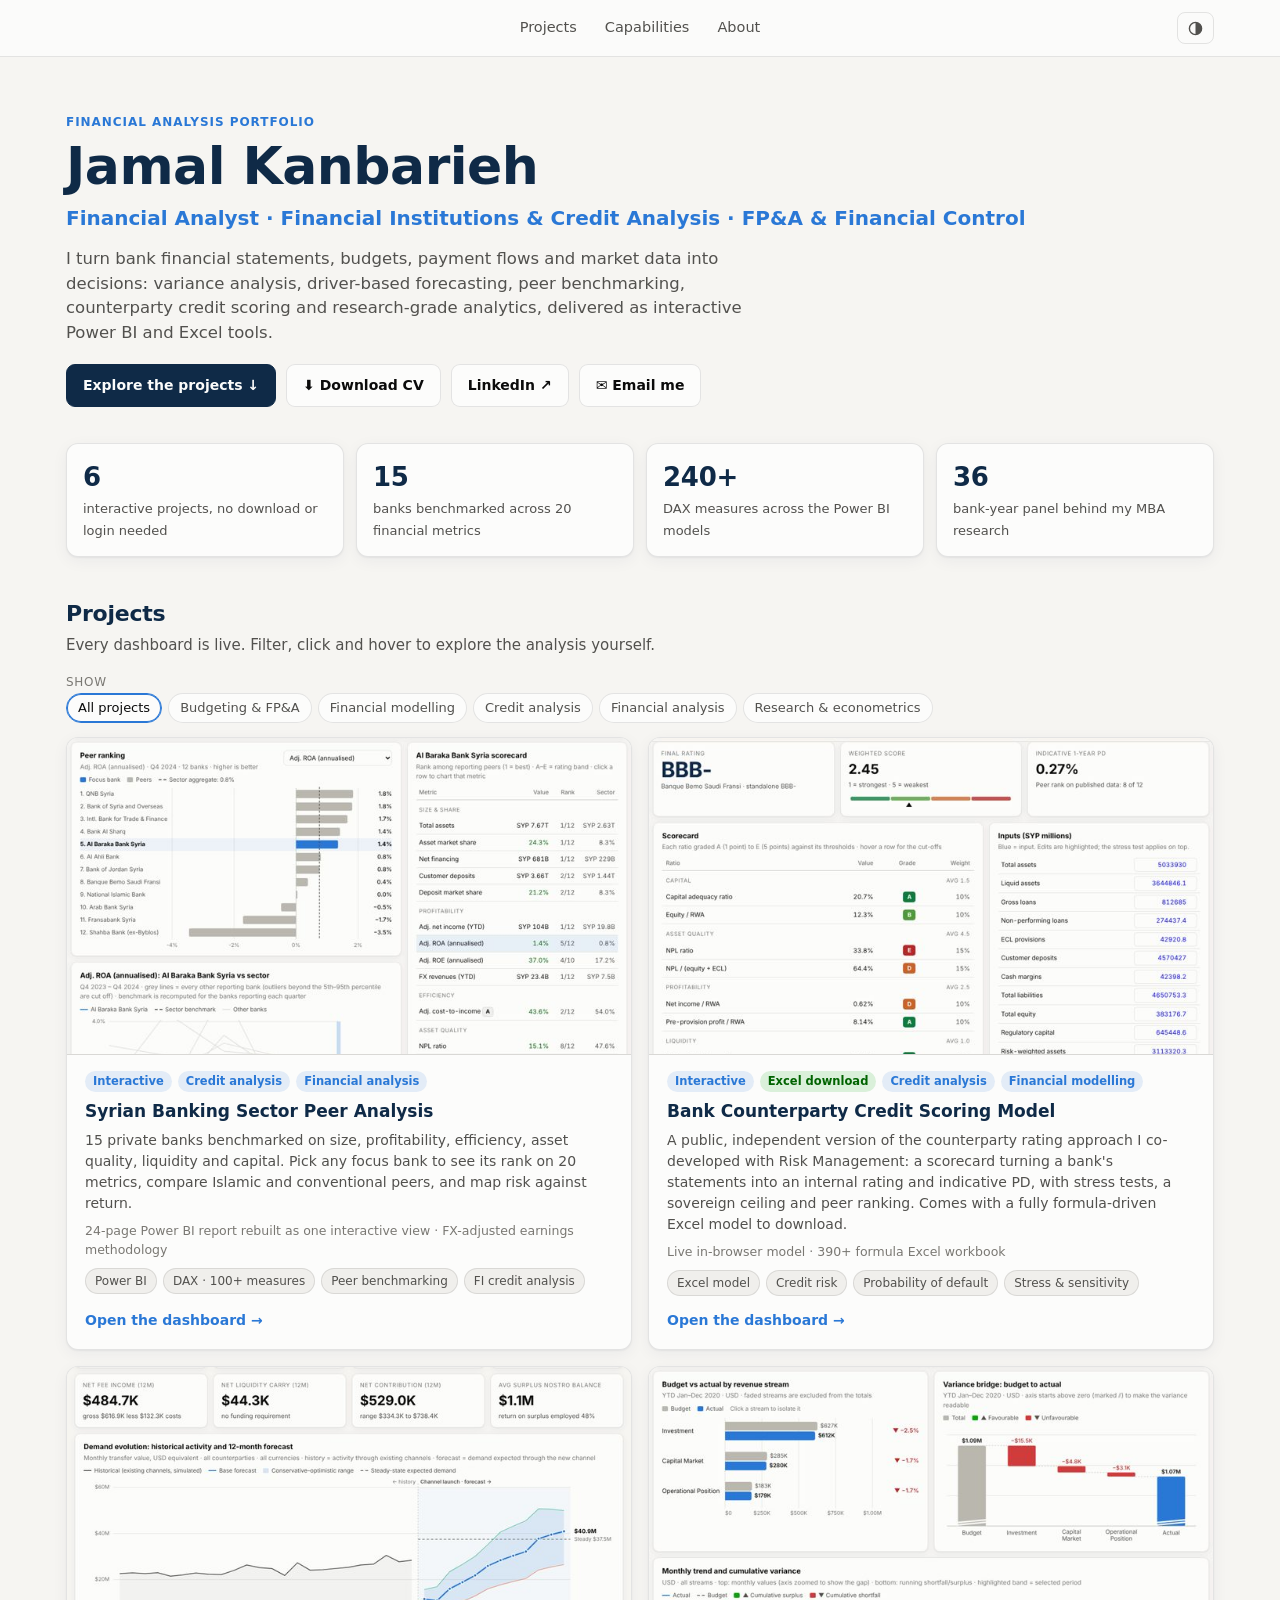
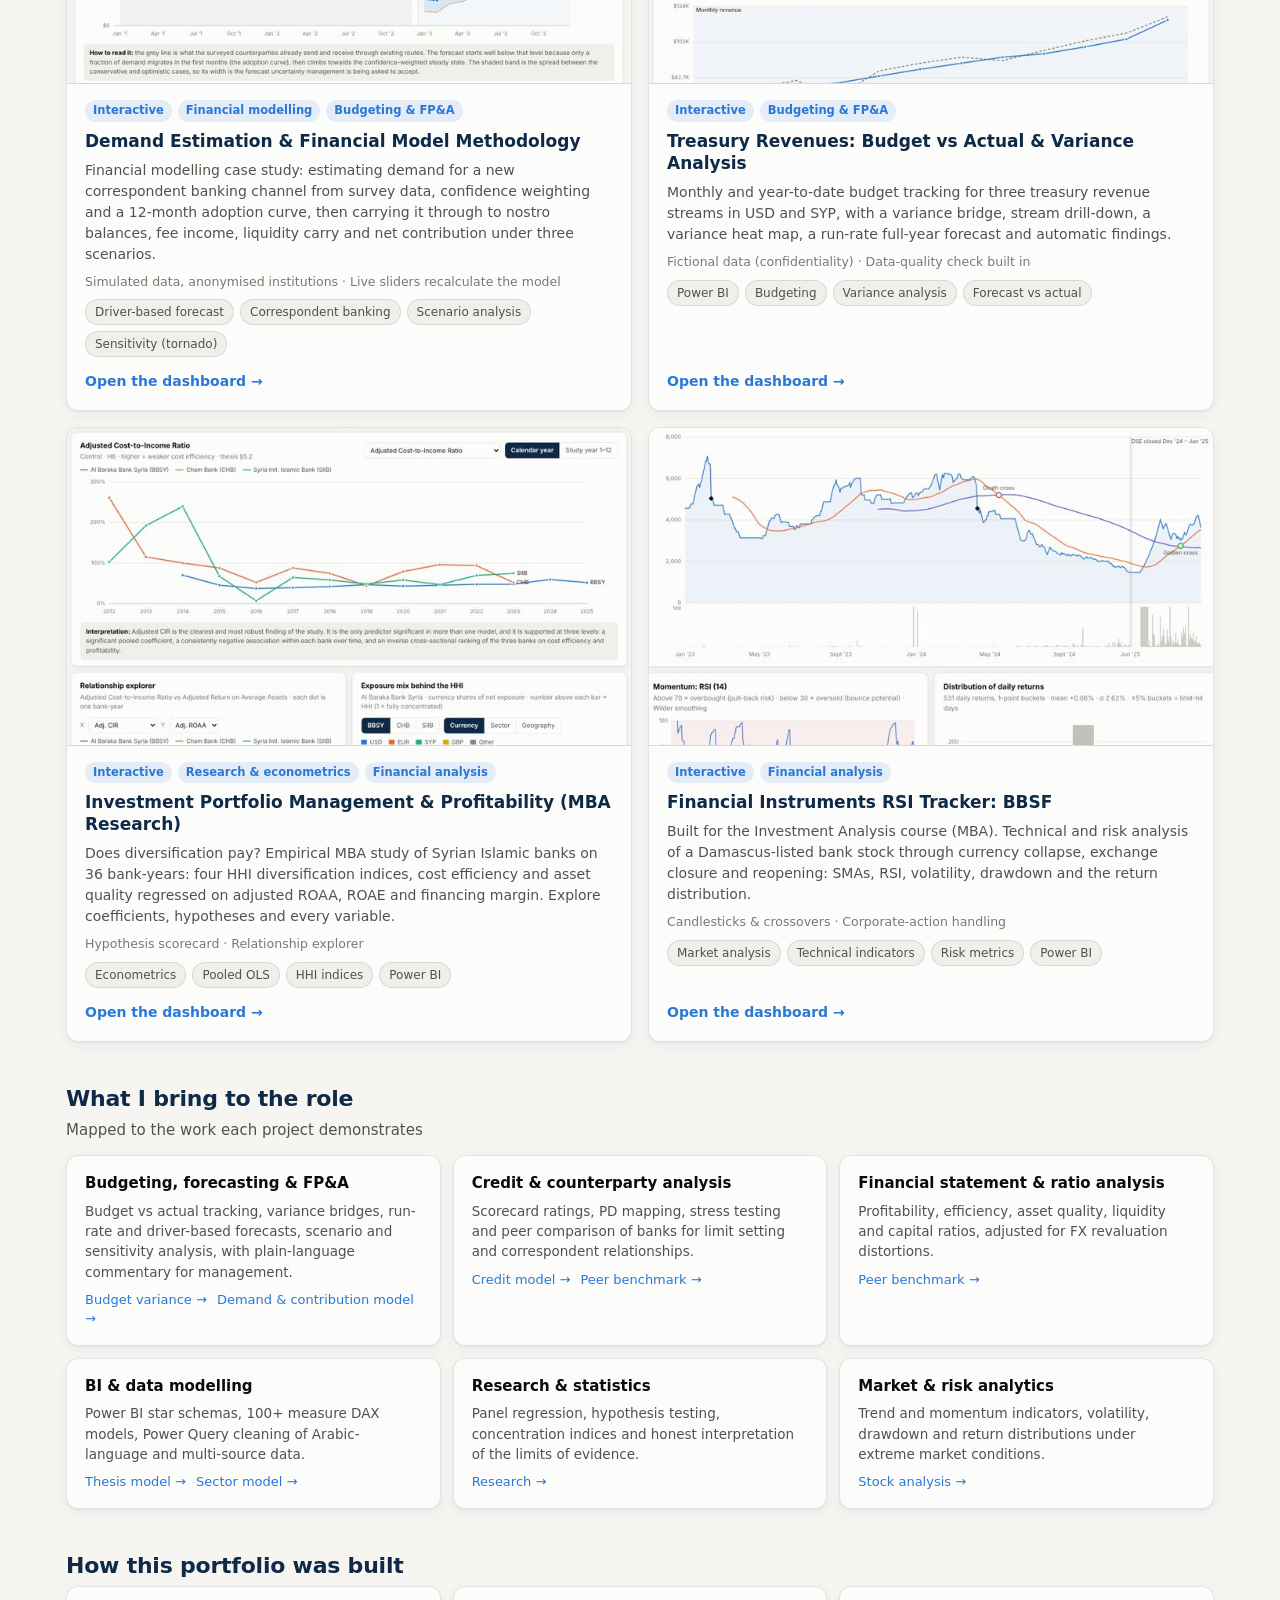
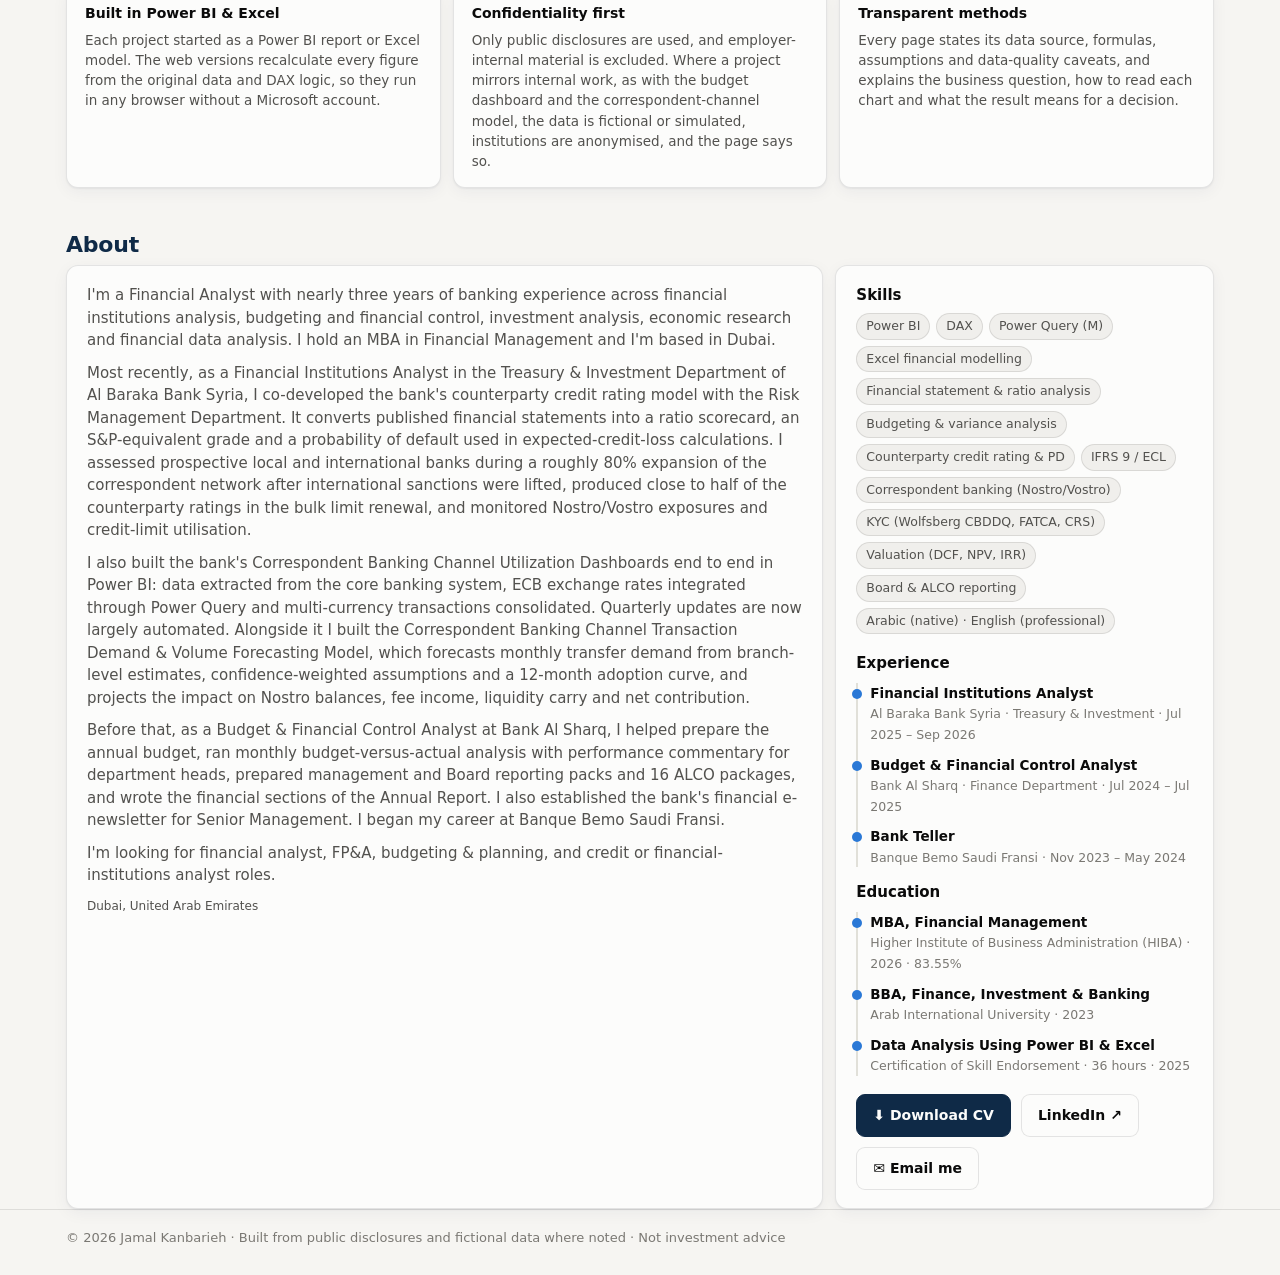
==== commit 8a326bde: "Enhance portfolio: motion layer, upgraded charts and narratives, new correspondent-channel demand mo" ====
--- a/index.html
+++ b/index.html
@@ -4,9 +4,9 @@
 <meta charset="utf-8">
 <meta name="viewport" content="width=device-width, initial-scale=1">
 <title>Jamal Kanbarieh · Financial Analysis Portfolio</title>
-<meta name="description" content="Interactive financial analysis portfolio of Jamal Kanbarieh: budgeting and variance analysis, bank peer benchmarking, credit scoring and research, built in Power BI and Excel.">
+<meta name="description" content="Interactive financial analysis portfolio of Jamal Kanbarieh: budgeting and variance analysis, financial modelling and forecasting, bank peer benchmarking, credit scoring and research, built in Power BI and Excel.">
 <meta property="og:title" content="Jamal Kanbarieh · Financial Analysis Portfolio">
-<meta property="og:description" content="Interactive dashboards and models: budgeting & FP&A, bank peer benchmarking, credit scoring, econometric research.">
+<meta property="og:description" content="Interactive dashboards and models: budgeting & FP&A, financial modelling & forecasting, bank peer benchmarking, credit scoring, econometric research.">
 <meta property="og:image" content="assets/thumbs/banking-sector.jpg">
 <link rel="icon" href="data:image/svg+xml,%3Csvg xmlns='http://www.w3.org/2000/svg' viewBox='0 0 32 32'%3E%3Crect width='32' height='32' rx='7' fill='%230f2a47'/%3E%3Cpath d='M8 22V14M14 22V9M20 22v-6M26 22V12' stroke='%23fff' stroke-width='3' stroke-linecap='round'/%3E%3C/svg%3E">
 <link rel="stylesheet" href="assets/site.css">
@@ -37,8 +37,22 @@
 .cap .lk{font-size:13px}
 .cap .lk a{margin-right:10px}
 .pgrid{display:grid;grid-template-columns:repeat(2,minmax(0,1fr));gap:16px}
-.pcard{display:flex;flex-direction:column;overflow:hidden;text-decoration:none;color:inherit;transition:transform .12s, box-shadow .12s}
-.pcard:hover{transform:translateY(-2px);box-shadow:0 8px 28px rgba(15,42,71,.12)}
+.pcard{display:flex;flex-direction:column;overflow:hidden;text-decoration:none;color:inherit;transition:transform .22s var(--ease), box-shadow .22s ease, border-color .2s ease}
+.pcard:hover{transform:translateY(-4px);box-shadow:0 14px 34px rgba(15,42,71,.14);border-color:color-mix(in srgb,var(--accent) 45%,var(--ring))}
+.pcard .thumb img{transition:transform .5s var(--ease)}
+.pcard:hover .thumb img{transform:scale(1.035)}
+.pcard .open{display:inline-flex;gap:4px;transition:gap .2s var(--ease)}
+.pcard:hover .open{gap:10px}
+html.mo.anim .pcard{animation:pgin .35s var(--ease) both}
+.cap,.how .card,.stat{transition:transform .2s var(--ease),box-shadow .2s ease}
+.cap:hover,.how .card:hover{transform:translateY(-2px);box-shadow:0 8px 24px rgba(15,42,71,.1)}
+.cap .lk a{text-decoration:none;border-bottom:1px solid transparent;transition:border-color .15s}
+.cap .lk a:hover{border-bottom-color:currentColor}
+.nav a{position:relative;padding:4px 0}
+.nav a::after{content:"";position:absolute;left:0;right:0;bottom:-2px;height:2px;border-radius:2px;background:var(--accent);transform:scaleX(0);transition:transform .22s var(--ease)}
+.nav a:hover::after,.nav a.on::after{transform:scaleX(1)}
+.nav a.on{color:var(--ink)}
+header.top{position:sticky;top:0;z-index:20;background:color-mix(in srgb,var(--surface) 88%,transparent);backdrop-filter:blur(8px)}
 .pcard:focus-visible{outline:2px solid var(--accent);outline-offset:2px}
 .thumb{aspect-ratio:16/9;background:var(--surface-2);border-bottom:1px solid var(--ring);overflow:hidden}
 .thumb img{width:100%;height:100%;object-fit:cover;object-position:top left;display:block}
@@ -83,7 +97,7 @@
 
 <main class="wrap" style="padding-top:0">
   <div class="stats">
-    <div class="card stat"><b>5</b><span>interactive projects, no download or login needed</span></div>
+    <div class="card stat"><b>6</b><span>interactive projects, no download or login needed</span></div>
     <div class="card stat"><b>15</b><span>banks benchmarked across 20 financial metrics</span></div>
     <div class="card stat"><b>240+</b><span>DAX measures across the Power BI models</span></div>
     <div class="card stat"><b>36</b><span>bank-year panel behind my MBA research</span></div>
@@ -97,8 +111,8 @@
   <h2 class="sec" id="capabilities">What I bring to the role</h2>
   <p class="secsub">Mapped to the work each project demonstrates</p>
   <div class="caps">
-    <div class="card cap"><h3>Budgeting &amp; FP&amp;A</h3><p>Budget vs actual tracking, YTD time intelligence, variance bridges and plain-language commentary for management.</p><div class="lk"><a href="projects/budget-variance/index.html">Budget variance →</a></div></div>
-    <div class="card cap"><h3>Credit &amp; counterparty analysis</h3><p>Scorecard ratings, PD mapping, stress testing and peer comparison of banks for limit setting.</p><div class="lk"><a href="projects/credit-scoring/index.html">Credit model →</a><a href="projects/banking-sector/index.html">Peer benchmark →</a></div></div>
+    <div class="card cap"><h3>Budgeting, forecasting &amp; FP&amp;A</h3><p>Budget vs actual tracking, variance bridges, run-rate and driver-based forecasts, scenario and sensitivity analysis, with plain-language commentary for management.</p><div class="lk"><a href="projects/budget-variance/index.html">Budget variance →</a><a href="projects/correspondent-demand/index.html">Demand &amp; contribution model →</a></div></div>
+    <div class="card cap"><h3>Credit &amp; counterparty analysis</h3><p>Scorecard ratings, PD mapping, stress testing and peer comparison of banks for limit setting and correspondent relationships.</p><div class="lk"><a href="projects/credit-scoring/index.html">Credit model →</a><a href="projects/banking-sector/index.html">Peer benchmark →</a></div></div>
     <div class="card cap"><h3>Financial statement &amp; ratio analysis</h3><p>Profitability, efficiency, asset quality, liquidity and capital ratios, adjusted for FX revaluation distortions.</p><div class="lk"><a href="projects/banking-sector/index.html">Peer benchmark →</a></div></div>
     <div class="card cap"><h3>BI &amp; data modelling</h3><p>Power BI star schemas, 100+ measure DAX models, Power Query cleaning of Arabic-language and multi-source data.</p><div class="lk"><a href="projects/thesis/index.html">Thesis model →</a><a href="projects/banking-sector/index.html">Sector model →</a></div></div>
     <div class="card cap"><h3>Research &amp; statistics</h3><p>Panel regression, hypothesis testing, concentration indices and honest interpretation of the limits of evidence.</p><div class="lk"><a href="projects/thesis/index.html">Research →</a></div></div>
@@ -108,8 +122,8 @@
   <h2 class="sec">How this portfolio was built</h2>
   <div class="how">
     <div class="card"><h3>Built in Power BI &amp; Excel</h3><p>Each project started as a Power BI report or Excel model. The web versions recalculate every figure from the original data and DAX logic, so they run in any browser without a Microsoft account.</p></div>
-    <div class="card"><h3>Confidentiality first</h3><p>Only public disclosures are used, and employer-internal material is excluded. Where a project mirrors internal work, as with the budget dashboard, the data is fictional and labelled as such.</p></div>
-    <div class="card"><h3>Transparent methods</h3><p>Every page states its data source, definitions and data-quality caveats, and includes an "About this analysis" section explaining the question, the approach and what was improved.</p></div>
+    <div class="card"><h3>Confidentiality first</h3><p>Only public disclosures are used, and employer-internal material is excluded. Where a project mirrors internal work, as with the budget dashboard and the correspondent-channel model, the data is fictional or simulated, institutions are anonymised, and the page says so.</p></div>
+    <div class="card"><h3>Transparent methods</h3><p>Every page states its data source, formulas, assumptions and data-quality caveats, and explains the business question, how to read each chart and what the result means for a decision.</p></div>
   </div>
 
   <h2 class="sec" id="about">About</h2>
@@ -167,6 +181,11 @@
   });
 }
 chips(); cards(); initTheme();
+/* highlight the nav link of the section in view */
+(function () { const links = [...document.querySelectorAll(".nav a")], secs = links.map(a => document.querySelector(a.getAttribute("href"))); if (!("IntersectionObserver" in window)) return;
+  const set = () => { const y = scrollY + 140; let cur = -1; secs.forEach((s, i) => { if (s && s.getBoundingClientRect().top + scrollY <= y) cur = i; }); links.forEach((a, i) => a.classList.toggle("on", i === cur)); };
+  addEventListener("scroll", set, { passive: true }); set(); })();
 </script>
+<script src="assets/motion.js"></script>
 </body>
 </html>
--- a/assets/site.css
+++ b/assets/site.css
@@ -180,3 +180,71 @@
 .backbtn.bottom{margin:28px 0 0}
 header.top .backtop{font-size:13px;font-weight:600;color:var(--accent);text-decoration:none;white-space:nowrap}
 .themebtn{display:inline-flex;align-items:center;gap:6px;white-space:nowrap}
+
+/* ================= motion & interaction layer (assets/motion.js) ================= */
+:root{--ease:cubic-bezier(.22,.8,.26,1)}
+@media (prefers-reduced-motion:no-preference){html{scroll-behavior:smooth}}
+h2[id],section[id],div[id]{scroll-margin-top:72px}
+html.mo body{animation:pgin .38s var(--ease) both}
+html.mo.leaving body{opacity:0;transition:opacity .14s ease-in}
+@keyframes pgin{from{opacity:0;transform:translateY(6px)}to{opacity:1;transform:none}}
+html.mo .rv{opacity:0;transform:translateY(16px);transition:opacity .55s var(--ease),transform .55s var(--ease)}
+html.mo .rv.in{opacity:1;transform:none}
+/* controls: consistent hover / press feedback */
+.btn,.chip,.seg button,.backbtn,.dl,.tg,.reset,.themebtn,select,.card,.lt td,.sc td,.hyp td,.hm td,.tags li,.skills li{transition:background-color .16s ease,border-color .16s ease,color .16s ease,box-shadow .2s ease,transform .18s var(--ease),opacity .16s ease}
+.btn:hover,.dl:hover{transform:translateY(-1px);box-shadow:0 6px 18px rgba(15,42,71,.14)}
+.btn:active,.dl:active,.chip:active,.seg button:active,.backbtn:active,.tg:active{transform:scale(.97)}
+.chip:hover,.tg:hover{border-color:var(--accent);color:var(--ink)}
+.seg button:hover:not([aria-pressed="true"]){background:var(--surface-2);color:var(--ink)}
+select:hover{border-color:var(--accent)}
+.themebtn:hover{color:var(--ink);border-color:var(--axis)}
+.reset:hover{text-decoration:underline}
+.backbtn:hover{transform:translateX(-2px)}
+:where(a,button,select,input,[tabindex]):focus-visible{outline:2px solid var(--accent);outline-offset:2px}
+.kpi{position:relative;overflow:hidden}
+.kpi::after{content:"";position:absolute;left:0;top:0;bottom:0;width:3px;background:var(--accent);transform:scaleY(0);transform-origin:top;transition:transform .3s var(--ease)}
+.kpi:hover::after{transform:scaleY(1)}
+.kpi:hover{box-shadow:0 2px 4px rgba(15,42,71,.06),0 10px 26px rgba(15,42,71,.09)}
+.hm td:hover{transform:scale(1.06);box-shadow:0 2px 10px rgba(0,0,0,.18)}
+/* chart marks */
+.hit .mk{transition:filter .15s ease,opacity .15s ease}
+.hit:hover .mk{filter:brightness(1.1) saturate(1.1)}
+.tip{transition:opacity .12s ease,transform .12s ease;transform:translateY(3px)}
+.tip[style*="opacity: 1"]{transform:none}
+html.mo.anim .chart .gx,html.mo .in-now .chart .gx{transform-box:fill-box;transform-origin:left center;animation:gx .6s var(--ease) both}
+html.mo.anim .chart .gxr,html.mo .in-now .chart .gxr{transform-box:fill-box;transform-origin:right center;animation:gx .6s var(--ease) both}
+html.mo.anim .chart .gy,html.mo .in-now .chart .gy{transform-box:fill-box;transform-origin:center bottom;animation:gy .6s var(--ease) both}
+html.mo.anim .chart .gyt,html.mo .in-now .chart .gyt{transform-box:fill-box;transform-origin:center top;animation:gy .6s var(--ease) both}
+html.mo.anim .chart .wipe,html.mo .in-now .chart .wipe{animation:wipe .9s var(--ease) both}
+html.mo.anim .chart .pop,html.mo .in-now .chart .pop{transform-box:fill-box;transform-origin:center;animation:pop .45s var(--ease) .25s both}
+html.mo.anim .chart .fade,html.mo .in-now .chart .fade{animation:fadein .6s ease .2s both}
+@keyframes gx{from{transform:scaleX(0)}to{transform:none}}
+@keyframes gy{from{transform:scaleY(0)}to{transform:none}}
+@keyframes wipe{from{clip-path:inset(-20% 100% -20% -5%)}to{clip-path:inset(-20% -5% -20% -5%)}}
+@keyframes pop{from{opacity:0;transform:scale(.3)}to{opacity:1;transform:none}}
+@keyframes fadein{from{opacity:0}to{opacity:1}}
+@media (prefers-reduced-motion:reduce){*,*::before,*::after{animation-duration:.01ms !important;animation-delay:0s !important;transition-duration:.01ms !important;scroll-behavior:auto !important}}
+
+/* ================= shared content blocks ================= */
+.story{display:grid;grid-template-columns:repeat(3,minmax(0,1fr));gap:12px;margin-top:12px}
+.story .card{padding:16px 18px}
+.story h3{font-size:12px;letter-spacing:.07em;text-transform:uppercase;color:var(--accent);margin:0 0 6px}
+.story p{font-size:13.5px;color:var(--ink-2);margin:0 0 8px}
+.story p:last-child{margin-bottom:0}
+.story ul{margin:0;padding-left:18px;font-size:13.5px;color:var(--ink-2)}
+.story li{margin:4px 0}
+.story b{color:var(--ink)}
+@media (max-width:860px){.story{grid-template-columns:minmax(0,1fr)}}
+.sechead{font-size:18px;color:var(--navy);margin:30px 0 0;letter-spacing:-.01em}
+.sechead+.secsub{color:var(--ink-2);margin:2px 0 0;font-size:13.5px}
+.fx{font-family:ui-monospace,SFMono-Regular,Menlo,Consolas,monospace;font-size:12.5px;background:var(--surface-2);border:1px solid var(--ring);border-left:3px solid var(--accent);border-radius:8px;padding:9px 12px;margin:8px 0;color:var(--ink);overflow-x:auto;white-space:pre-wrap;line-height:1.55}
+.fx i{color:var(--muted);font-style:normal}
+.read{font-size:13px;color:var(--ink-2);background:var(--surface-2);border-radius:8px;padding:9px 12px;margin-top:10px}
+.read b{color:var(--ink)}
+.small{font-size:12px;color:var(--muted)}
+.minik{display:grid;grid-template-columns:repeat(4,minmax(0,1fr));gap:8px;margin:6px 0 10px}
+.minik div{background:var(--surface-2);border-radius:8px;padding:8px 10px;min-width:0}
+.minik span{display:block;font-size:11px;color:var(--muted);text-transform:uppercase;letter-spacing:.05em}
+.minik b{font-size:16px;font-weight:650;font-variant-numeric:tabular-nums;overflow-wrap:anywhere}
+@media (max-width:560px){.minik{grid-template-columns:repeat(2,minmax(0,1fr))}}
+.seg button:disabled{opacity:.35;cursor:not-allowed}
